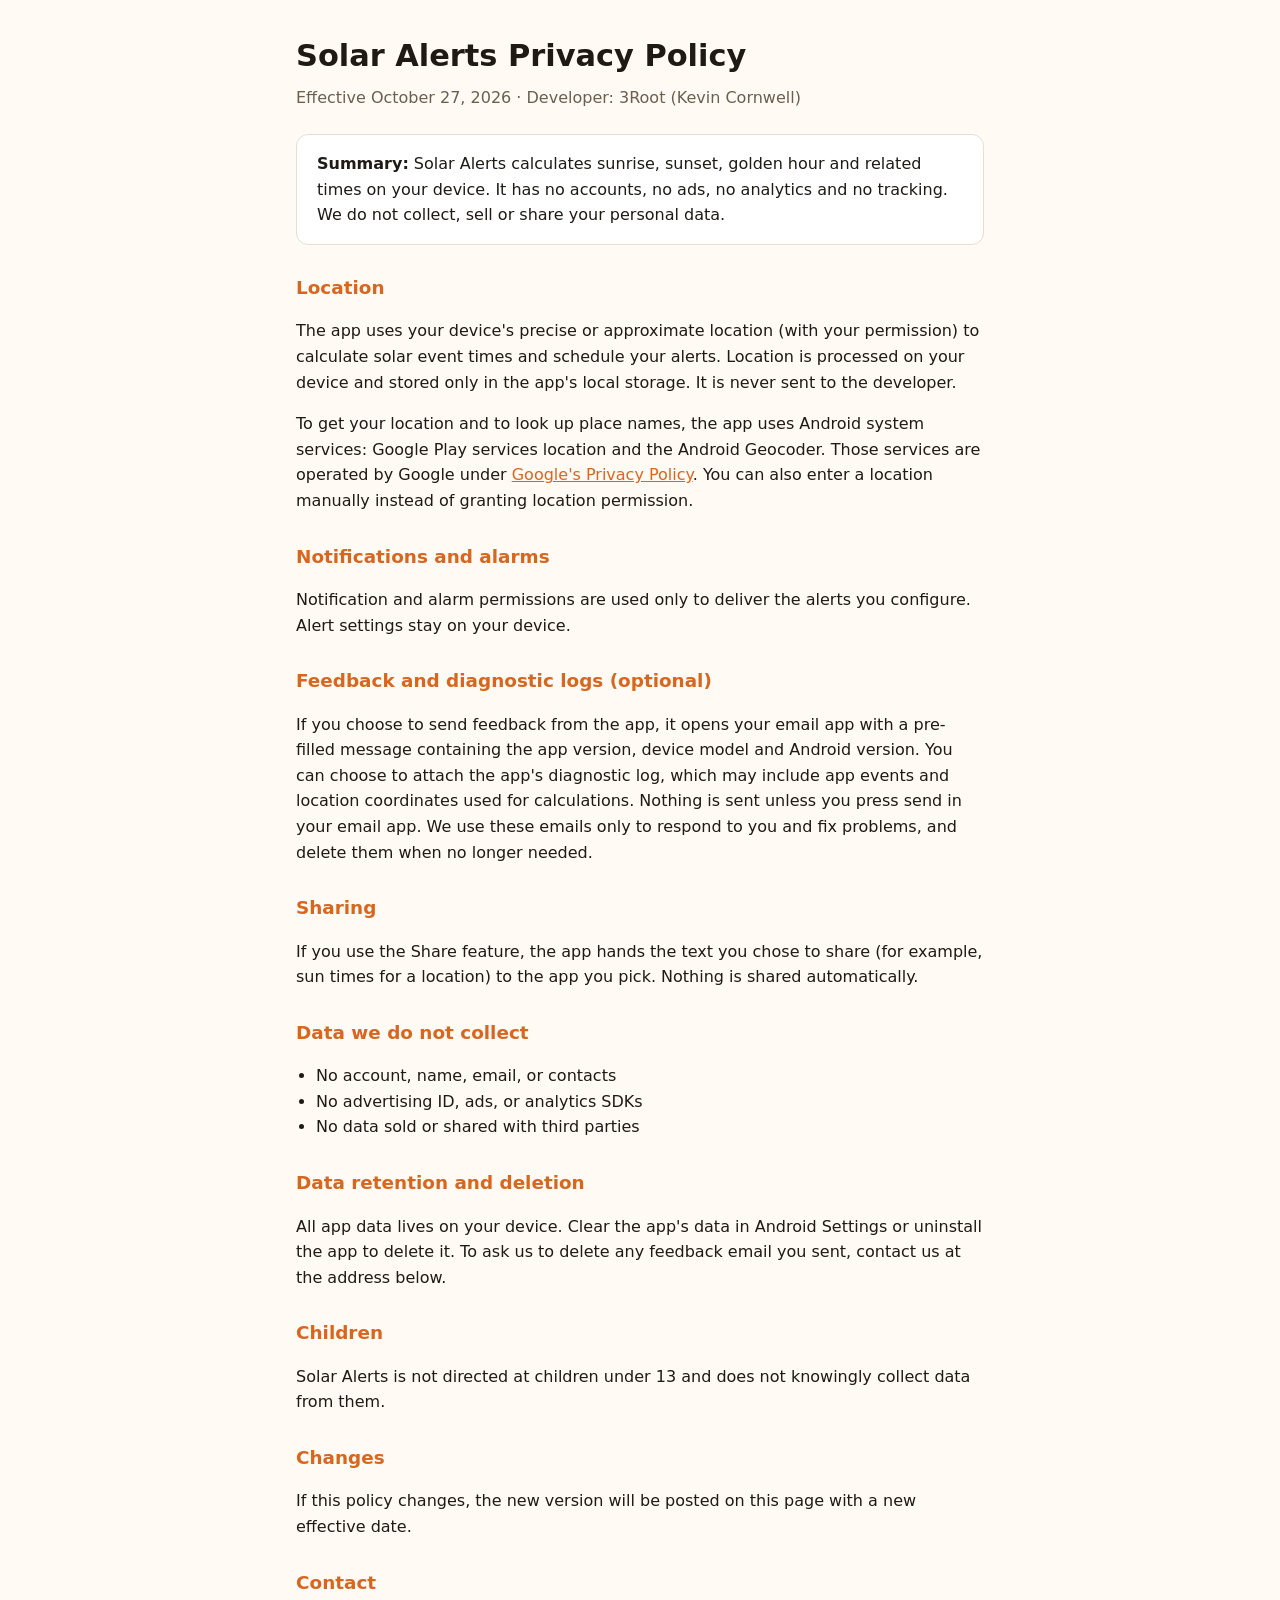
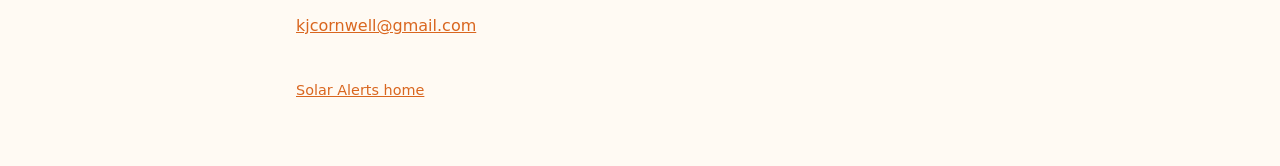
==== privacy.html @ 852c2a31 "feat: Solar Alerts privacy policy and support page Co-Authored-By: Claude Opus 5.5 <noreply@anthropi" ====
<!doctype html>
<html lang="en">
<head>
<meta charset="utf-8">
<meta name="viewport" content="width=device-width, initial-scale=1">
<title>Solar Alerts — Privacy Policy</title>
<meta name="description" content="Privacy policy for the Solar Alerts Android app.">
<link rel="stylesheet" href="style.css">
</head>
<body>
<main>
<h1>Solar Alerts Privacy Policy</h1>
<p class="meta">Effective October 27, 2026 · Developer: 3Root (Kevin Cornwell)</p>

<div class="card">
<strong>Summary:</strong> Solar Alerts calculates sunrise, sunset, golden hour and related times on your device. It has no accounts, no ads, no analytics and no tracking. We do not collect, sell or share your personal data.
</div>

<h2>Location</h2>
<p>The app uses your device's precise or approximate location (with your permission) to calculate solar event times and schedule your alerts. Location is processed on your device and stored only in the app's local storage. It is never sent to the developer.</p>
<p>To get your location and to look up place names, the app uses Android system services: Google Play services location and the Android Geocoder. Those services are operated by Google under <a href="https://policies.google.com/privacy">Google's Privacy Policy</a>. You can also enter a location manually instead of granting location permission.</p>

<h2>Notifications and alarms</h2>
<p>Notification and alarm permissions are used only to deliver the alerts you configure. Alert settings stay on your device.</p>

<h2>Feedback and diagnostic logs (optional)</h2>
<p>If you choose to send feedback from the app, it opens your email app with a pre-filled message containing the app version, device model and Android version. You can choose to attach the app's diagnostic log, which may include app events and location coordinates used for calculations. Nothing is sent unless you press send in your email app. We use these emails only to respond to you and fix problems, and delete them when no longer needed.</p>

<h2>Sharing</h2>
<p>If you use the Share feature, the app hands the text you chose to share (for example, sun times for a location) to the app you pick. Nothing is shared automatically.</p>

<h2>Data we do not collect</h2>
<ul>
<li>No account, name, email, or contacts</li>
<li>No advertising ID, ads, or analytics SDKs</li>
<li>No data sold or shared with third parties</li>
</ul>

<h2>Data retention and deletion</h2>
<p>All app data lives on your device. Clear the app's data in Android Settings or uninstall the app to delete it. To ask us to delete any feedback email you sent, contact us at the address below.</p>

<h2>Children</h2>
<p>Solar Alerts is not directed at children under 13 and does not knowingly collect data from them.</p>

<h2>Changes</h2>
<p>If this policy changes, the new version will be posted on this page with a new effective date.</p>

<h2>Contact</h2>
<p><a href="mailto:kjcornwell@gmail.com">kjcornwell@gmail.com</a></p>

<footer><a href="index.html">Solar Alerts home</a></footer>
</main>
</body>
</html>
---- style.css ----
:root{--bg:#fffaf3;--fg:#1f1a14;--muted:#6b5f50;--accent:#d9661f;--card:#ffffff;--line:#eadfcf}
@media (prefers-color-scheme:dark){:root{--bg:#14110d;--fg:#f3ece2;--muted:#b3a693;--accent:#ff9a4d;--card:#1d1914;--line:#352d24}}
*{box-sizing:border-box}
body{margin:0;background:var(--bg);color:var(--fg);font:16px/1.6 system-ui,-apple-system,"Segoe UI",Roboto,sans-serif}
main{max-width:720px;margin:0 auto;padding:32px 16px 64px}
h1{font-size:1.9rem;margin:0 0 4px}
h2{font-size:1.15rem;margin:28px 0 8px;color:var(--accent)}
p,li{color:var(--fg)}
.meta{color:var(--muted);margin:0 0 24px}
a{color:var(--accent)}
.card{background:var(--card);border:1px solid var(--line);border-radius:12px;padding:16px 20px;margin:16px 0}
ul{padding-left:20px}
footer{margin-top:40px;color:var(--muted);font-size:.9rem}
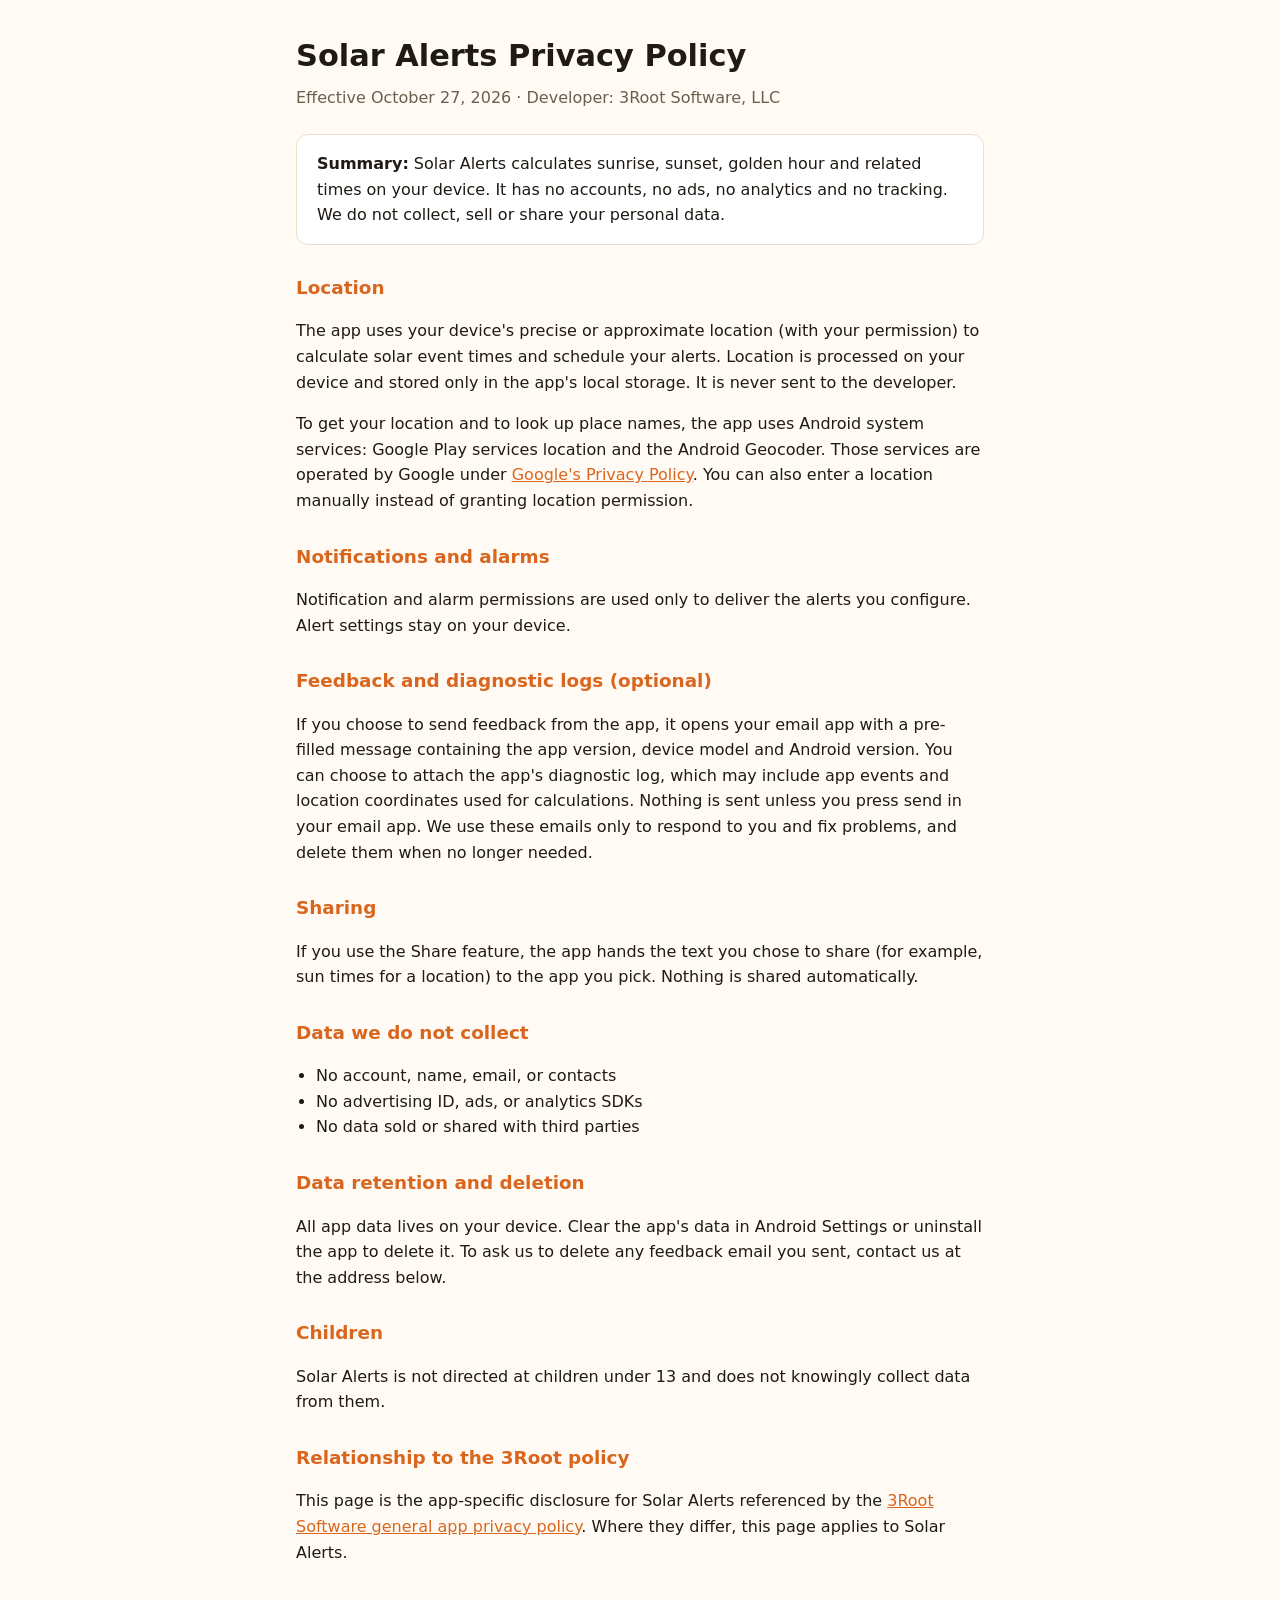
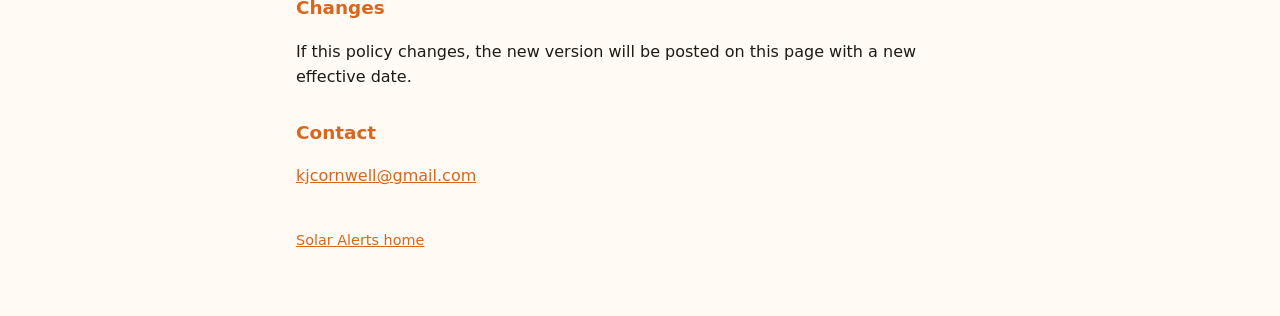
==== commit 606aaf38: "docs: name 3Root Software LLC and link general policy Co-Authored-By: Claude Opus 5.5 <noreply@anthr" ====
--- a/privacy.html
+++ b/privacy.html
@@ -10,7 +10,7 @@
 <body>
 <main>
 <h1>Solar Alerts Privacy Policy</h1>
-<p class="meta">Effective October 27, 2026 · Developer: 3Root (Kevin Cornwell)</p>
+<p class="meta">Effective October 27, 2026 · Developer: 3Root Software, LLC</p>
 
 <div class="card">
 <strong>Summary:</strong> Solar Alerts calculates sunrise, sunset, golden hour and related times on your device. It has no accounts, no ads, no analytics and no tracking. We do not collect, sell or share your personal data.
@@ -42,6 +42,9 @@
 <h2>Children</h2>
 <p>Solar Alerts is not directed at children under 13 and does not knowingly collect data from them.</p>
 
+<h2>Relationship to the 3Root policy</h2>
+<p>This page is the app-specific disclosure for Solar Alerts referenced by the <a href="https://3root.com/app-store-privacy-policy.html">3Root Software general app privacy policy</a>. Where they differ, this page applies to Solar Alerts.</p>
+
 <h2>Changes</h2>
 <p>If this policy changes, the new version will be posted on this page with a new effective date.</p>
 
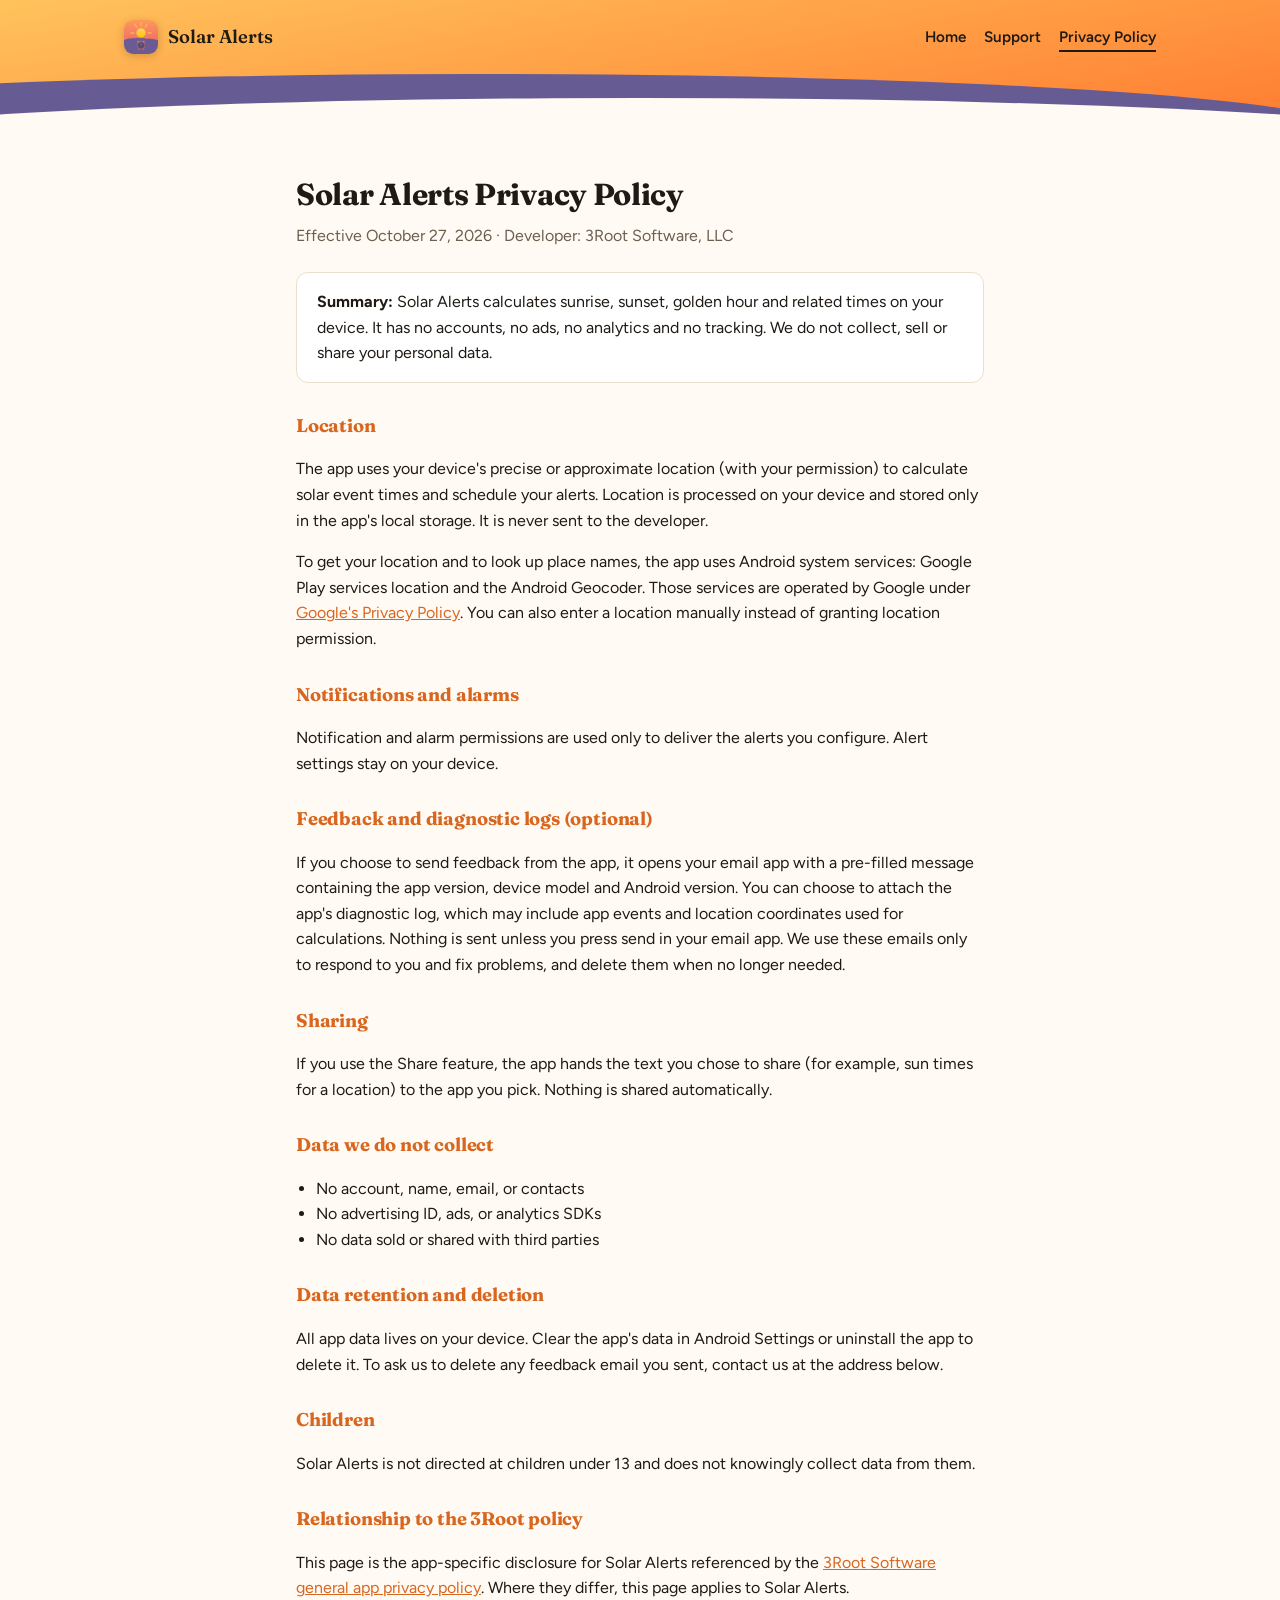
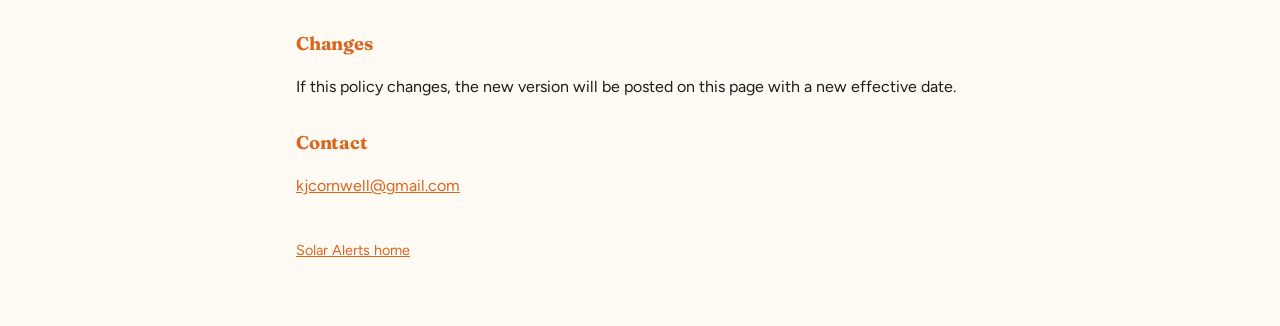
==== commit d887b27f: "site: app landing page, support page, README Co-Authored-By: Claude Opus 5.5 <noreply@anthropic.com>" ====
--- a/privacy.html
+++ b/privacy.html
@@ -5,9 +5,24 @@
 <meta name="viewport" content="width=device-width, initial-scale=1">
 <title>Solar Alerts — Privacy Policy</title>
 <meta name="description" content="Privacy policy for the Solar Alerts Android app.">
+<link rel="icon" type="image/png" href="assets/icon.png">
+<link rel="apple-touch-icon" href="assets/icon.png">
+<link rel="preconnect" href="https://fonts.googleapis.com">
+<link rel="preconnect" href="https://fonts.gstatic.com" crossorigin>
+<link rel="stylesheet" href="https://fonts.googleapis.com/css2?family=Figtree:wght@400;500;600;700&family=Fraunces:ital,opsz,wght@0,9..144,500..700;1,9..144,500&display=swap">
 <link rel="stylesheet" href="style.css">
 </head>
 <body>
+<header class="site-header">
+<nav class="site-nav" aria-label="Main">
+<a class="brand" href="index.html"><img src="assets/icon.png" alt="" width="34" height="34"><span>Solar Alerts</span></a>
+<ul>
+<li><a href="index.html">Home</a></li>
+<li><a href="support.html">Support</a></li>
+<li><a href="privacy.html" aria-current="page">Privacy Policy</a></li>
+</ul>
+</nav>
+</header>
 <main>
 <h1>Solar Alerts Privacy Policy</h1>
 <p class="meta">Effective October 27, 2026 · Developer: 3Root Software, LLC</p>
--- a/style.css
+++ b/style.css
@@ -1,13 +1,147 @@
-:root{--bg:#fffaf3;--fg:#1f1a14;--muted:#6b5f50;--accent:#d9661f;--card:#ffffff;--line:#eadfcf}
-@media (prefers-color-scheme:dark){:root{--bg:#14110d;--fg:#f3ece2;--muted:#b3a693;--accent:#ff9a4d;--card:#1d1914;--line:#352d24}}
+:root{--bg:#fffaf3;--fg:#1f1a14;--muted:#6b5f50;--accent:#d9661f;--card:#ffffff;--line:#eadfcf;
+--sky-top:#ffc35c;--sky-bot:#ff7a2f;--on-sky:#1f1a14;--hill:#675b93;--sun:#fff1bf;--sun-glow:rgba(255,236,170,.55);
+--band:#3f3666;--band-fg:#fbf3ea;--band-muted:#cfc5e6;--btn-bg:#1f1a14;--btn-fg:#fffaf3;
+--display:"Fraunces",Georgia,"Times New Roman",serif;--body:"Figtree",system-ui,-apple-system,"Segoe UI",Roboto,sans-serif;--wide:1080px}
+@media (prefers-color-scheme:dark){:root{--bg:#14110d;--fg:#f3ece2;--muted:#b3a693;--accent:#ff9a4d;--card:#1d1914;--line:#352d24;
+--sky-top:#1d1830;--sky-bot:#a8461c;--on-sky:#fbf3ea;--hill:#2e2747;--sun:#ffb26b;--sun-glow:rgba(255,140,60,.35);
+--band:#221d36;--band-fg:#f3ece2;--band-muted:#b9b0d3;--btn-bg:#ff9a4d;--btn-fg:#14110d}}
 *{box-sizing:border-box}
-body{margin:0;background:var(--bg);color:var(--fg);font:16px/1.6 system-ui,-apple-system,"Segoe UI",Roboto,sans-serif}
+body{margin:0;background:var(--bg);color:var(--fg);font:16px/1.6 var(--body)}
 main{max-width:720px;margin:0 auto;padding:32px 16px 64px}
 h1{font-size:1.9rem;margin:0 0 4px}
 h2{font-size:1.15rem;margin:28px 0 8px;color:var(--accent)}
+h1,h2,h3{font-family:var(--display);font-optical-sizing:auto;letter-spacing:-.01em}
 p,li{color:var(--fg)}
 .meta{color:var(--muted);margin:0 0 24px}
 a{color:var(--accent)}
 .card{background:var(--card);border:1px solid var(--line);border-radius:12px;padding:16px 20px;margin:16px 0}
 ul{padding-left:20px}
 footer{margin-top:40px;color:var(--muted);font-size:.9rem}
+img{max-width:100%;height:auto}
+:focus-visible{outline:3px solid var(--accent);outline-offset:3px;border-radius:4px}
+
+/* Nav */
+.site-nav{position:relative;z-index:5;max-width:var(--wide);margin:0 auto;padding:14px 16px;display:flex;flex-wrap:wrap;align-items:center;justify-content:space-between;gap:8px 20px}
+.brand{display:flex;align-items:center;gap:10px;color:var(--on-sky);text-decoration:none;font:600 1.15rem/1 var(--display)}
+.brand img{width:34px;height:34px;border-radius:9px;box-shadow:0 2px 8px rgba(0,0,0,.18)}
+.site-nav ul{display:flex;flex-wrap:wrap;gap:4px 18px;margin:0;padding:0;list-style:none}
+.site-nav ul a{color:var(--on-sky);text-decoration:none;font-weight:600;font-size:.95rem;padding:4px 0;border-bottom:2px solid transparent}
+.site-nav ul a:hover{border-bottom-color:currentColor}
+.site-nav ul a[aria-current="page"]{border-bottom-color:var(--on-sky)}
+
+/* Sky header (inner pages) */
+.site-header{position:relative;overflow:hidden;background:linear-gradient(170deg,var(--sky-top),var(--sky-bot));padding-bottom:64px}
+.site-header::after{content:"";position:absolute;left:-20%;right:-20%;bottom:-70px;height:110px;border-radius:50%;background:var(--bg)}
+.site-header::before{content:"";position:absolute;left:-30%;right:-5%;bottom:-46px;height:110px;border-radius:50%;background:var(--hill)}
+
+/* Hero */
+.hero{position:relative;overflow:hidden;color:var(--on-sky);background:radial-gradient(60% 50% at 78% 62%,var(--sun-glow),transparent 70%),linear-gradient(180deg,var(--sky-top) 0%,var(--sky-bot) 100%)}
+.hero::before,.hero::after{content:"";position:absolute;border-radius:50%;pointer-events:none}
+.hero::before{left:-35%;right:-15%;bottom:-150px;height:260px;background:var(--hill);z-index:2}
+.hero::after{left:-10%;right:-50%;bottom:-215px;height:280px;background:var(--bg);z-index:3}
+.hero-inner{position:relative;max-width:var(--wide);margin:0 auto;padding:20px 16px 0;display:grid;gap:28px}
+.hero-copy{position:relative;z-index:4}
+.hero .eyebrow{display:inline-block;font-weight:600;font-size:.8rem;letter-spacing:.14em;text-transform:uppercase;margin:0 0 14px;color:var(--on-sky);opacity:.85}
+.hero h1{font-size:clamp(2.6rem,9vw,4.6rem);line-height:.98;font-weight:650;margin:0 0 16px;color:var(--on-sky)}
+.hero h1 em{font-style:italic;font-weight:500}
+.hero .lede{font-size:1.12rem;max-width:34ch;margin:0 0 24px;color:var(--on-sky)}
+.cta{display:flex;flex-wrap:wrap;gap:12px}
+.btn{display:inline-flex;align-items:center;justify-content:center;gap:8px;min-height:48px;padding:12px 22px;border-radius:999px;font-weight:700;font-size:.98rem;text-decoration:none;line-height:1.2;text-align:center;transition:transform .15s ease,box-shadow .15s ease}
+.btn:hover{transform:translateY(-1px)}
+.btn-primary{background:var(--btn-bg);color:var(--btn-fg);box-shadow:0 6px 18px rgba(31,26,20,.25)}
+.btn-ghost{color:var(--on-sky);border:2px solid currentColor}
+.btn svg{width:18px;height:18px;flex:none}
+.cta-note{font-size:.85rem;margin:12px 0 0;color:var(--on-sky);opacity:.85}
+.hero-visual{position:relative;display:flex;justify-content:center;min-height:360px}
+.sun{position:absolute;z-index:0;width:260px;height:260px;top:-30px;right:-100px;border-radius:50%;background:radial-gradient(circle,var(--sun) 0 38%,var(--sun-glow) 39%,transparent 70%);animation:sunset 3.2s cubic-bezier(.2,.7,.2,1) both}
+.phone{position:relative;z-index:1;width:min(232px,62vw);margin:40px 0 0;border:7px solid #1f1a14;border-radius:30px;box-shadow:0 30px 60px -20px rgba(40,20,60,.55);background:#1f1a14;overflow:hidden;align-self:flex-start;animation:rise 1s .3s cubic-bezier(.2,.7,.2,1) both}
+.phone img{display:block;border-radius:22px}
+.rise{animation:rise .8s cubic-bezier(.2,.7,.2,1) both}
+.d1{animation-delay:.08s}.d2{animation-delay:.16s}.d3{animation-delay:.24s}
+@keyframes rise{from{opacity:0;transform:translateY(18px)}to{opacity:1;transform:none}}
+@keyframes sunset{from{transform:translateY(-60px);opacity:.6}to{transform:none;opacity:1}}
+@media (prefers-reduced-motion:reduce){*,*::before,*::after{animation:none!important;transition:none!important}}
+
+/* Landing sections */
+main.landing{max-width:none;padding:0}
+.wrap{max-width:var(--wide);margin:0 auto;padding:0 16px}
+.section{padding:56px 0}
+.section.flush{padding-top:0}
+.kicker{display:block;font-weight:700;font-size:.78rem;letter-spacing:.16em;text-transform:uppercase;color:var(--accent);margin:0 0 8px}
+.section h2{font-size:clamp(1.8rem,5.5vw,2.6rem);line-height:1.1;color:var(--fg);margin:0 0 12px;font-weight:600}
+.section .intro{color:var(--muted);max-width:60ch;margin:0 0 28px;font-size:1.05rem}
+
+.daybar{height:16px;border-radius:999px;background:linear-gradient(90deg,#17142a 0%,#3b3a78 9%,#c86a52 15%,#ffb547 20%,#ffe2a1 27%,#bfe0f5 38%,#e3f2fb 50%,#bfe0f5 62%,#ffe2a1 73%,#ffb547 80%,#c86a52 85%,#3b3a78 91%,#17142a 100%);box-shadow:inset 0 0 0 1px rgba(0,0,0,.08)}
+.daylabels{display:flex;justify-content:space-between;margin:10px 2px 0;padding:0;list-style:none;font-size:.74rem;font-weight:600;color:var(--muted)}
+.daylabels li{color:var(--muted)}
+
+.features{display:grid;gap:16px}
+.feature{background:var(--card);border:1px solid var(--line);border-radius:18px;padding:22px 22px 10px;position:relative;overflow:hidden}
+.feature::after{content:"";position:absolute;right:-40px;top:-40px;width:110px;height:110px;border-radius:50%;background:radial-gradient(circle,rgba(255,154,77,.22),transparent 70%)}
+.feature .icon{width:44px;height:44px;border-radius:12px;display:grid;place-items:center;background:linear-gradient(160deg,#ffc35c,#ff7a2f);color:#1f1a14;margin-bottom:14px}
+.feature .icon svg{width:24px;height:24px}
+.feature h3{font-size:1.3rem;margin:0 0 8px;font-weight:600}
+.ticks{list-style:none;margin:0 0 12px;padding:0}
+.ticks li{position:relative;padding:5px 0 5px 22px;border-top:1px dashed var(--line)}
+.ticks li:first-child{border-top:0}
+.ticks li::before{content:"";position:absolute;left:2px;top:.95em;width:9px;height:9px;border-radius:50%;background:var(--accent);box-shadow:0 0 0 3px rgba(217,102,31,.18)}
+.also{margin:20px 0 0;color:var(--muted);font-size:.95rem}
+
+.band{background:var(--band);color:var(--band-fg);position:relative;overflow:hidden}
+.band::before{content:"";position:absolute;width:420px;height:420px;right:-160px;bottom:-260px;border-radius:50%;background:radial-gradient(circle,rgba(255,154,77,.35),transparent 65%)}
+.band .wrap{position:relative}
+.band h2,.band p,.band li{color:var(--band-fg)}
+.band .kicker{color:#ffb26b}
+.band .intro{color:var(--band-muted)}
+.pillars{display:grid;gap:14px;margin:0 0 28px;padding:0;list-style:none}
+.pillars li{border-left:3px solid #ffb26b;padding:4px 0 4px 16px}
+.pillars strong{display:block;font:600 1.3rem/1.2 var(--display);margin-bottom:2px}
+.pillars span{color:var(--band-muted)}
+.band .ticks li{border-top-color:rgba(255,255,255,.14)}
+.band .ticks li::before{background:#ffb26b;box-shadow:0 0 0 3px rgba(255,178,107,.2)}
+.band a{color:#ffb26b}
+
+.shots{display:grid;grid-auto-flow:column;grid-auto-columns:min(68%,260px);gap:18px;overflow-x:auto;scroll-snap-type:x mandatory;padding:4px 16px 18px;margin:0 -16px;scrollbar-width:thin}
+.shots figure{margin:0;scroll-snap-align:center}
+.shots img{display:block;border-radius:22px;border:6px solid #1f1a14;background:#1f1a14;box-shadow:0 18px 40px -18px rgba(40,20,60,.5)}
+.shots figcaption{font-size:.9rem;color:var(--muted);margin-top:10px}
+.shots figcaption b{display:block;color:var(--fg);font-family:var(--display);font-size:1.05rem;font-weight:600}
+
+.releases{display:grid;gap:16px}
+.release{background:var(--card);border:1px solid var(--line);border-radius:18px;padding:20px 22px 8px}
+.release.latest{border-color:var(--accent);box-shadow:0 0 0 1px var(--accent)}
+.release header{display:flex;flex-wrap:wrap;align-items:baseline;gap:6px 12px;margin-bottom:6px}
+.release h3{margin:0;font-size:1.35rem;font-weight:600}
+.release time{color:var(--muted);font-size:.88rem}
+.badge{font-size:.72rem;font-weight:700;letter-spacing:.08em;text-transform:uppercase;background:var(--accent);color:#1a140e;border-radius:999px;padding:3px 9px}
+
+.closing{text-align:center;padding:64px 0 72px}
+.closing h2{font-size:clamp(1.8rem,5.5vw,2.6rem);line-height:1.1;color:var(--fg);font-weight:600;margin:0 0 20px}
+.closing .cta{justify-content:center}
+.closing .btn-ghost{color:var(--fg)}
+.closing .cta-note{color:var(--muted)}
+
+.site-footer{margin:0;border-top:1px solid var(--line);padding:28px 0 40px;color:var(--muted);font-size:.9rem}
+.site-footer .wrap{display:flex;flex-wrap:wrap;justify-content:space-between;gap:12px 24px}
+.site-footer ul{display:flex;flex-wrap:wrap;gap:6px 18px;margin:0;padding:0;list-style:none}
+.site-footer p{margin:0;color:var(--muted)}
+
+@media (min-width:600px){
+.features{grid-template-columns:repeat(2,1fr)}
+.pillars{grid-template-columns:repeat(3,1fr)}
+}
+@media (min-width:880px){
+.site-nav{padding:20px 24px}
+.wrap{padding:0 24px}
+.hero-inner{grid-template-columns:1.15fr .85fr;align-items:end;padding:28px 24px 0;gap:24px}
+.hero-copy{padding-bottom:150px}
+.hero-visual{min-height:520px}
+.sun{width:360px;height:360px;right:auto;left:-150px;top:150px}
+.phone{width:280px;margin-top:60px}
+.features{grid-template-columns:repeat(3,1fr)}
+.shots{grid-auto-flow:row;grid-template-columns:repeat(3,1fr);overflow:visible;margin:0;padding:4px 0 0}
+.releases{grid-template-columns:1.2fr 1fr 1fr;align-items:start}
+.section{padding:80px 0}
+}
+@media (max-width:599px){.cta .btn{flex:1 1 100%}}
+@media print{.hero::before,.hero::after,.sun,.site-header::before,.site-header::after{display:none}.hero,.site-header,.band{background:none;color:#000}}
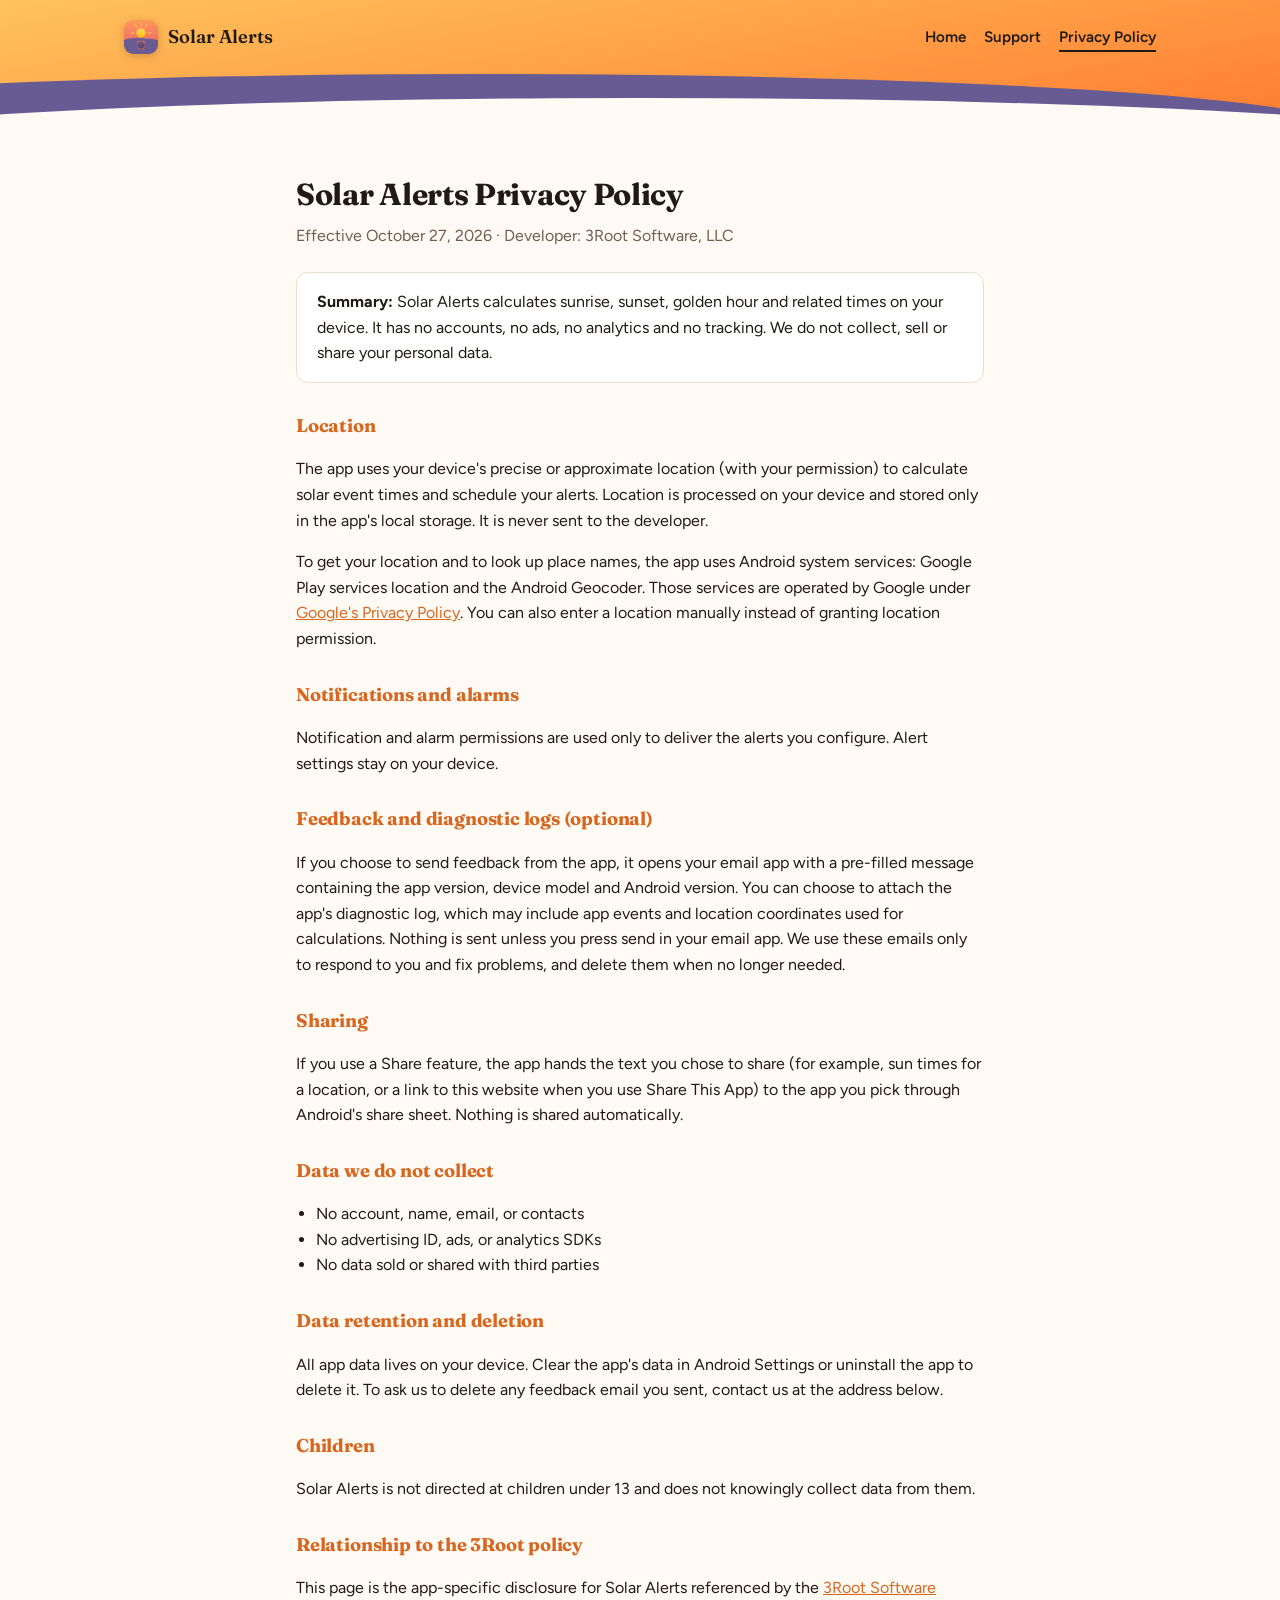
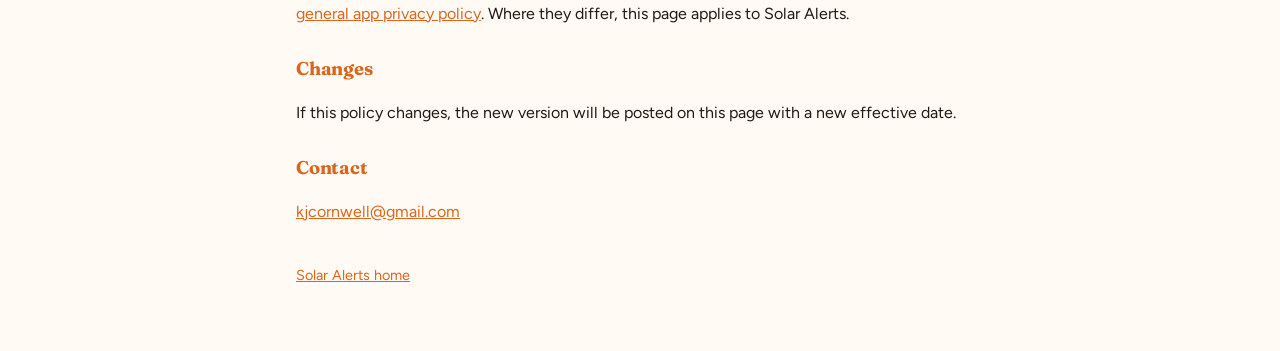
==== commit 6ba65acf: "site: align with Solar Alerts 1.2.76 — themes showcase, new screenshots, updated features - New "Six" ====
--- a/privacy.html
+++ b/privacy.html
@@ -42,7 +42,7 @@
 <p>If you choose to send feedback from the app, it opens your email app with a pre-filled message containing the app version, device model and Android version. You can choose to attach the app's diagnostic log, which may include app events and location coordinates used for calculations. Nothing is sent unless you press send in your email app. We use these emails only to respond to you and fix problems, and delete them when no longer needed.</p>
 
 <h2>Sharing</h2>
-<p>If you use the Share feature, the app hands the text you chose to share (for example, sun times for a location) to the app you pick. Nothing is shared automatically.</p>
+<p>If you use a Share feature, the app hands the text you chose to share (for example, sun times for a location, or a link to this website when you use Share This App) to the app you pick through Android's share sheet. Nothing is shared automatically.</p>
 
 <h2>Data we do not collect</h2>
 <ul>
